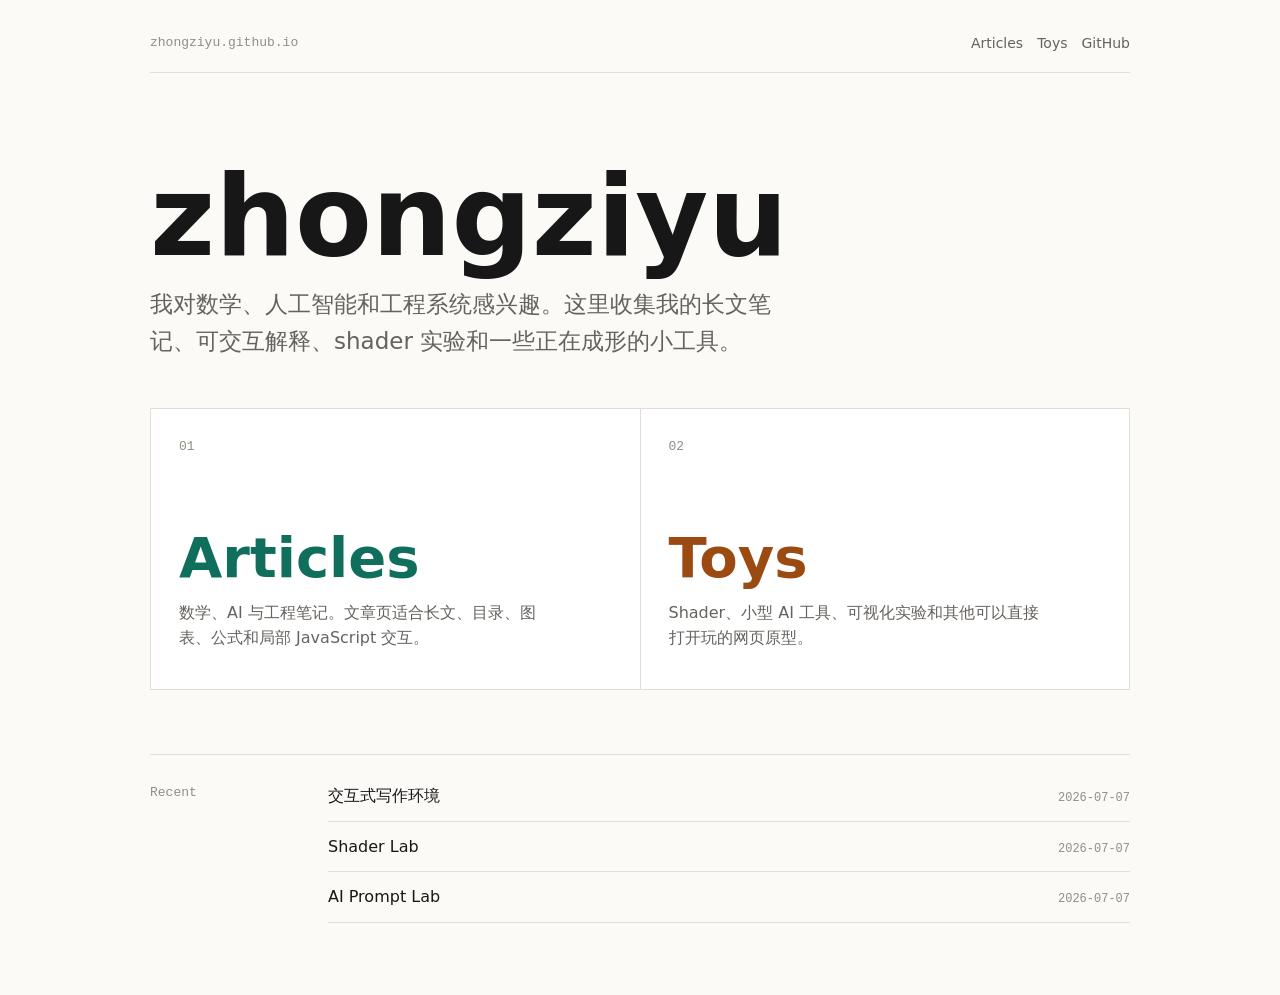
==== index.html @ 88a6d021 "Polish homepage copy" ====
<!DOCTYPE html>
<html lang="zh-CN">
<head>
  <meta charset="UTF-8">
  <meta name="viewport" content="width=device-width, initial-scale=1.0">
  <meta name="description" content="zhongziyu 的个人网站：数学、AI、工程笔记，以及一些可交互的小实验。">
  <title>zhongziyu · Articles and Toys</title>
  <link rel="stylesheet" href="styles.css">
</head>
<body>
  <main class="home-shell">
    <header class="home-header">
      <p class="mono">zhongziyu.github.io</p>
      <nav aria-label="主导航">
        <a href="articles/">Articles</a>
        <a href="toys/">Toys</a>
        <a href="https://github.com/zhongziyu">GitHub</a>
      </nav>
    </header>

    <section class="intro" aria-labelledby="page-title">
      <h1 id="page-title">zhongziyu</h1>
      <p>
        我对数学、人工智能和工程系统感兴趣。这里收集我的长文笔记、可交互解释、shader 实验和一些正在成形的小工具。
      </p>
    </section>

    <section class="entry-grid" aria-label="站点入口">
      <a class="entry article-entry" href="articles/">
        <span class="entry-kicker">01</span>
        <strong>Articles</strong>
        <span>数学、AI 与工程笔记。文章页适合长文、目录、图表、公式和局部 JavaScript 交互。</span>
      </a>

      <a class="entry toy-entry" href="toys/">
        <span class="entry-kicker">02</span>
        <strong>Toys</strong>
        <span>Shader、小型 AI 工具、可视化实验和其他可以直接打开玩的网页原型。</span>
      </a>
    </section>

    <section class="updates" aria-labelledby="updates-title">
      <h2 id="updates-title">Recent</h2>
      <ol>
        <li>
          <a href="articles/workspace-style-demo/">交互式写作环境</a>
          <time datetime="2026-07-07">2026-07-07</time>
        </li>
        <li>
          <a href="toys/shader-playground/">Shader Lab</a>
          <time datetime="2026-07-07">2026-07-07</time>
        </li>
        <li>
          <a href="toys/ai-playground/">AI Prompt Lab</a>
          <time datetime="2026-07-07">2026-07-07</time>
        </li>
      </ol>
    </section>
  </main>
</body>
</html>
---- styles.css ----
:root {
  color-scheme: light;
  --bg: #fbfaf7;
  --ink: #171717;
  --muted: #66625d;
  --faint: #928d85;
  --line: #e2ded6;
  --panel: #ffffff;
  --accent: #245dff;
  --accent-soft: #edf2ff;
  --article: #0f6f5c;
  --toy: #9b4a12;
  --mono: "SFMono-Regular", Consolas, "Liberation Mono", Menlo, monospace;
  --sans: Inter, ui-sans-serif, system-ui, -apple-system, BlinkMacSystemFont, "Segoe UI", sans-serif;
}

* {
  box-sizing: border-box;
}

html {
  scroll-behavior: smooth;
}

body {
  min-width: 320px;
  margin: 0;
  color: var(--ink);
  background: var(--bg);
  font-family: var(--sans);
  line-height: 1.6;
}

a {
  color: inherit;
}

.home-shell {
  width: min(980px, calc(100% - 40px));
  min-height: 100vh;
  margin: 0 auto;
  padding: 32px 0 72px;
}

.home-header {
  display: flex;
  align-items: center;
  justify-content: space-between;
  gap: 24px;
  border-bottom: 1px solid var(--line);
  padding-bottom: 18px;
}

.mono {
  margin: 0;
  color: var(--faint);
  font-family: var(--mono);
  font-size: 13px;
}

nav {
  display: flex;
  flex-wrap: wrap;
  justify-content: flex-end;
  gap: 14px;
  color: var(--muted);
  font-size: 14px;
}

nav a {
  text-decoration: none;
}

nav a:hover {
  color: var(--accent);
}

.intro {
  max-width: 760px;
  padding: 92px 0 48px;
}

.intro h1 {
  margin: 0 0 18px;
  font-size: clamp(48px, 10vw, 112px);
  line-height: 0.92;
  letter-spacing: 0;
}

.intro p {
  max-width: 660px;
  margin: 0;
  color: var(--muted);
  font-size: clamp(18px, 2.6vw, 23px);
}

.entry-grid {
  display: grid;
  grid-template-columns: repeat(2, minmax(0, 1fr));
  gap: 1px;
  border: 1px solid var(--line);
  background: var(--line);
}

.entry {
  display: grid;
  align-content: start;
  min-height: 280px;
  background: var(--panel);
  padding: 28px;
  text-decoration: none;
}

.entry:hover {
  background: #f7f9ff;
}

.entry-kicker {
  margin-bottom: 72px;
  color: var(--faint);
  font-family: var(--mono);
  font-size: 13px;
}

.entry strong {
  margin-bottom: 14px;
  font-size: clamp(34px, 5vw, 56px);
  line-height: 1;
}

.entry span:last-child {
  max-width: 380px;
  color: var(--muted);
}

.article-entry strong {
  color: var(--article);
}

.toy-entry strong {
  color: var(--toy);
}

.updates {
  display: grid;
  grid-template-columns: 150px minmax(0, 1fr);
  gap: 28px;
  border-top: 1px solid var(--line);
  margin-top: 64px;
  padding-top: 28px;
}

.updates h2 {
  margin: 0;
  color: var(--faint);
  font-family: var(--mono);
  font-size: 13px;
  font-weight: 500;
}

.updates ol {
  display: grid;
  gap: 12px;
  margin: 0;
  padding: 0;
  list-style: none;
}

.updates li {
  display: flex;
  align-items: baseline;
  justify-content: space-between;
  gap: 18px;
  border-bottom: 1px solid var(--line);
  padding-bottom: 12px;
}

.updates a {
  color: var(--ink);
  text-decoration: none;
}

.updates a:hover {
  color: var(--accent);
}

.updates time {
  flex: 0 0 auto;
  color: var(--faint);
  font-family: var(--mono);
  font-size: 12px;
}

@media (max-width: 720px) {
  .home-shell {
    width: min(100% - 28px, 980px);
    padding-top: 22px;
  }

  .home-header {
    align-items: flex-start;
    flex-direction: column;
    gap: 12px;
  }

  nav {
    justify-content: flex-start;
  }

  .intro {
    padding: 64px 0 36px;
  }

  .entry-grid,
  .updates {
    grid-template-columns: 1fr;
  }

  .entry {
    min-height: 230px;
    padding: 22px;
  }

  .entry-kicker {
    margin-bottom: 48px;
  }

  .updates li {
    align-items: flex-start;
    flex-direction: column;
    gap: 4px;
  }
}
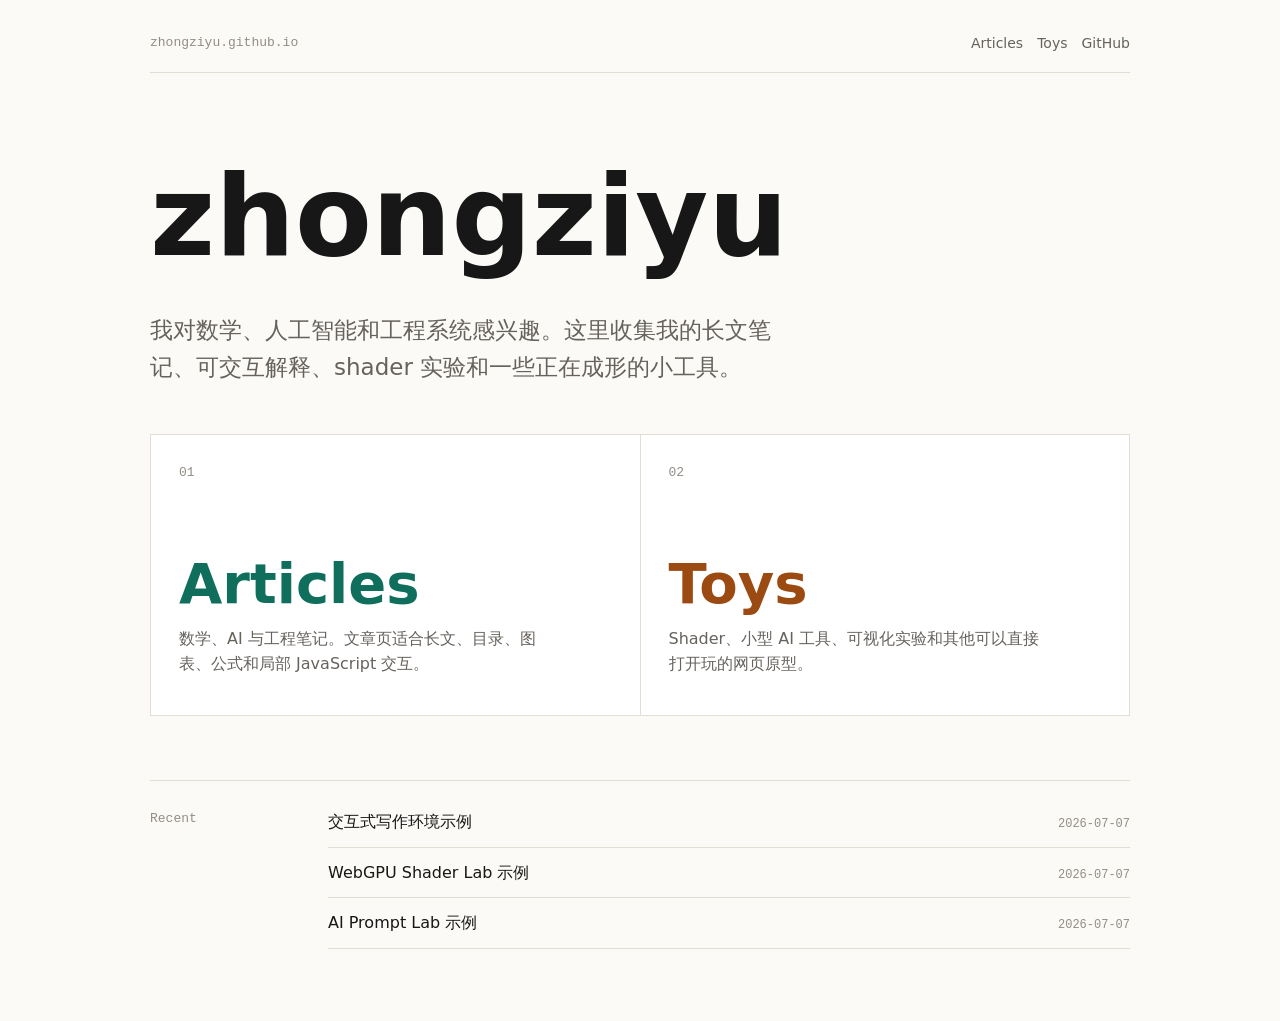
==== commit acb38e9c: "Convert shader example to WebGPU" ====
--- a/index.html
+++ b/index.html
@@ -27,15 +27,61 @@
 
     <section class="entry-grid" aria-label="站点入口">
       <a class="entry article-entry" href="articles/">
+        <span class="mosaic" aria-hidden="true">
+          <i style="--i: 0; --r: 19; --tone: var(--tile-light)"></i>
+          <i style="--i: 1; --r: 18; --tone: var(--tile-mid)"></i>
+          <i style="--i: 2; --r: 17; --tone: var(--tile-light)"></i>
+          <i style="--i: 3; --r: 16; --tone: var(--tile-dark)"></i>
+          <i style="--i: 4; --r: 15; --tone: var(--tile-mid)"></i>
+          <i style="--i: 5; --r: 14; --tone: var(--tile-mid)"></i>
+          <i style="--i: 6; --r: 13; --tone: var(--tile-light)"></i>
+          <i style="--i: 7; --r: 12; --tone: var(--tile-dark)"></i>
+          <i style="--i: 8; --r: 11; --tone: var(--tile-mid)"></i>
+          <i style="--i: 9; --r: 10; --tone: var(--tile-light)"></i>
+          <i style="--i: 10; --r: 9; --tone: var(--tile-dark)"></i>
+          <i style="--i: 11; --r: 8; --tone: var(--tile-mid)"></i>
+          <i style="--i: 12; --r: 7; --tone: var(--tile-light)"></i>
+          <i style="--i: 13; --r: 6; --tone: var(--tile-mid)"></i>
+          <i style="--i: 14; --r: 5; --tone: var(--tile-dark)"></i>
+          <i style="--i: 15; --r: 4; --tone: var(--tile-light)"></i>
+          <i style="--i: 16; --r: 3; --tone: var(--tile-dark)"></i>
+          <i style="--i: 17; --r: 2; --tone: var(--tile-mid)"></i>
+          <i style="--i: 18; --r: 1; --tone: var(--tile-light)"></i>
+          <i style="--i: 19; --r: 0; --tone: var(--tile-dark)"></i>
+        </span>
         <span class="entry-kicker">01</span>
         <strong>Articles</strong>
-        <span>数学、AI 与工程笔记。文章页适合长文、目录、图表、公式和局部 JavaScript 交互。</span>
+        <span class="entry-desc">数学、AI 与工程笔记。文章页适合长文、目录、图表、公式和局部 JavaScript 交互。</span>
+        <span class="entry-arrow" aria-hidden="true">→</span>
       </a>
 
       <a class="entry toy-entry" href="toys/">
+        <span class="mosaic" aria-hidden="true">
+          <i style="--i: 0; --r: 19; --tone: var(--tile-mid)"></i>
+          <i style="--i: 1; --r: 18; --tone: var(--tile-light)"></i>
+          <i style="--i: 2; --r: 17; --tone: var(--tile-dark)"></i>
+          <i style="--i: 3; --r: 16; --tone: var(--tile-mid)"></i>
+          <i style="--i: 4; --r: 15; --tone: var(--tile-light)"></i>
+          <i style="--i: 5; --r: 14; --tone: var(--tile-dark)"></i>
+          <i style="--i: 6; --r: 13; --tone: var(--tile-mid)"></i>
+          <i style="--i: 7; --r: 12; --tone: var(--tile-light)"></i>
+          <i style="--i: 8; --r: 11; --tone: var(--tile-mid)"></i>
+          <i style="--i: 9; --r: 10; --tone: var(--tile-dark)"></i>
+          <i style="--i: 10; --r: 9; --tone: var(--tile-light)"></i>
+          <i style="--i: 11; --r: 8; --tone: var(--tile-dark)"></i>
+          <i style="--i: 12; --r: 7; --tone: var(--tile-mid)"></i>
+          <i style="--i: 13; --r: 6; --tone: var(--tile-light)"></i>
+          <i style="--i: 14; --r: 5; --tone: var(--tile-dark)"></i>
+          <i style="--i: 15; --r: 4; --tone: var(--tile-mid)"></i>
+          <i style="--i: 16; --r: 3; --tone: var(--tile-light)"></i>
+          <i style="--i: 17; --r: 2; --tone: var(--tile-dark)"></i>
+          <i style="--i: 18; --r: 1; --tone: var(--tile-mid)"></i>
+          <i style="--i: 19; --r: 0; --tone: var(--tile-light)"></i>
+        </span>
         <span class="entry-kicker">02</span>
         <strong>Toys</strong>
-        <span>Shader、小型 AI 工具、可视化实验和其他可以直接打开玩的网页原型。</span>
+        <span class="entry-desc">Shader、小型 AI 工具、可视化实验和其他可以直接打开玩的网页原型。</span>
+        <span class="entry-arrow" aria-hidden="true">→</span>
       </a>
     </section>
 
@@ -43,15 +89,15 @@
       <h2 id="updates-title">Recent</h2>
       <ol>
         <li>
-          <a href="articles/workspace-style-demo/">交互式写作环境</a>
+          <a href="articles/workspace-style-demo/">交互式写作环境示例</a>
           <time datetime="2026-07-07">2026-07-07</time>
         </li>
         <li>
-          <a href="toys/shader-playground/">Shader Lab</a>
+          <a href="toys/shader-playground/">WebGPU Shader Lab 示例</a>
           <time datetime="2026-07-07">2026-07-07</time>
         </li>
         <li>
-          <a href="toys/ai-playground/">AI Prompt Lab</a>
+          <a href="toys/ai-playground/">AI Prompt Lab 示例</a>
           <time datetime="2026-07-07">2026-07-07</time>
         </li>
       </ol>
--- a/styles.css
+++ b/styles.css
@@ -81,7 +81,7 @@
 }
 
 .intro h1 {
-  margin: 0 0 18px;
+  margin: 0 0 clamp(28px, 4vw, 44px);
   font-size: clamp(48px, 10vw, 112px);
   line-height: 0.92;
   letter-spacing: 0;
@@ -103,42 +103,148 @@
 }
 
 .entry {
+  position: relative;
   display: grid;
   align-content: start;
   min-height: 280px;
   background: var(--panel);
   padding: 28px;
   text-decoration: none;
-}
-
-.entry:hover {
-  background: #f7f9ff;
+  isolation: isolate;
+  overflow: hidden;
+  transition: color 220ms ease;
+}
+
+.entry::after {
+  content: "";
+  position: absolute;
+  inset: 0;
+  z-index: 2;
+  border: 1px solid color-mix(in srgb, var(--entry-accent) 40%, transparent);
+  opacity: 0;
+  pointer-events: none;
+  transition: opacity 200ms ease;
+}
+
+.entry:hover::after {
+  opacity: 1;
 }
 
 .entry-kicker {
+  position: relative;
+  z-index: 3;
   margin-bottom: 72px;
   color: var(--faint);
   font-family: var(--mono);
   font-size: 13px;
+  transition: color 180ms ease;
 }
 
 .entry strong {
+  position: relative;
+  z-index: 3;
   margin-bottom: 14px;
   font-size: clamp(34px, 5vw, 56px);
   line-height: 1;
-}
-
-.entry span:last-child {
+  transition: color 180ms ease;
+}
+
+.entry-desc {
+  position: relative;
+  z-index: 3;
   max-width: 380px;
   color: var(--muted);
+  transition: color 180ms ease;
 }
 
 .article-entry strong {
   color: var(--article);
 }
 
+.article-entry {
+  --entry-accent: var(--article);
+  --entry-ink: #f2fff9;
+  --tile-light: #bfe7db;
+  --tile-mid: #48a58c;
+  --tile-dark: var(--article);
+}
+
 .toy-entry strong {
   color: var(--toy);
+}
+
+.toy-entry {
+  --entry-accent: var(--toy);
+  --entry-ink: #fff7ed;
+  --tile-light: #f1cfaa;
+  --tile-mid: #d17a2f;
+  --tile-dark: var(--toy);
+}
+
+.mosaic {
+  position: absolute;
+  inset: 0;
+  z-index: 1;
+  display: grid;
+  grid-template-columns: repeat(5, 1fr);
+  grid-template-rows: repeat(4, 1fr);
+  pointer-events: none;
+}
+
+.mosaic i {
+  display: block;
+  background-color: var(--tone);
+  opacity: 0;
+  transition:
+    opacity 150ms ease,
+    background-color 420ms ease;
+  transition-delay: calc(var(--r) * 18ms);
+}
+
+.entry:hover .mosaic i,
+.entry:focus-visible .mosaic i {
+  background-color: var(--tile-dark);
+  opacity: 1;
+  transition-delay: calc(var(--i) * 18ms);
+}
+
+.entry:hover .entry-kicker,
+.entry:hover .entry-desc,
+.entry:focus-visible .entry-kicker,
+.entry:focus-visible .entry-desc {
+  color: color-mix(in srgb, var(--entry-ink) 78%, transparent);
+}
+
+.entry:hover strong,
+.entry:focus-visible strong {
+  color: var(--entry-ink);
+}
+
+.entry-arrow {
+  position: absolute;
+  right: 24px;
+  bottom: 22px;
+  z-index: 3;
+  display: grid;
+  place-items: center;
+  width: 36px;
+  height: 36px;
+  border: 1px solid color-mix(in srgb, var(--entry-ink) 45%, transparent);
+  color: var(--entry-ink);
+  font-size: 20px;
+  line-height: 1;
+  opacity: 0;
+  transition: opacity 200ms ease 180ms;
+}
+
+.entry:hover .entry-arrow,
+.entry:focus-visible .entry-arrow {
+  opacity: 1;
+}
+
+.entry:focus-visible {
+  outline: 2px solid var(--entry-accent);
+  outline-offset: 4px;
 }
 
 .updates {
@@ -231,3 +337,12 @@
     gap: 4px;
   }
 }
+
+@media (prefers-reduced-motion: reduce) {
+  .entry,
+  .entry strong,
+  .entry-arrow,
+  .mosaic i {
+    transition: none;
+  }
+}
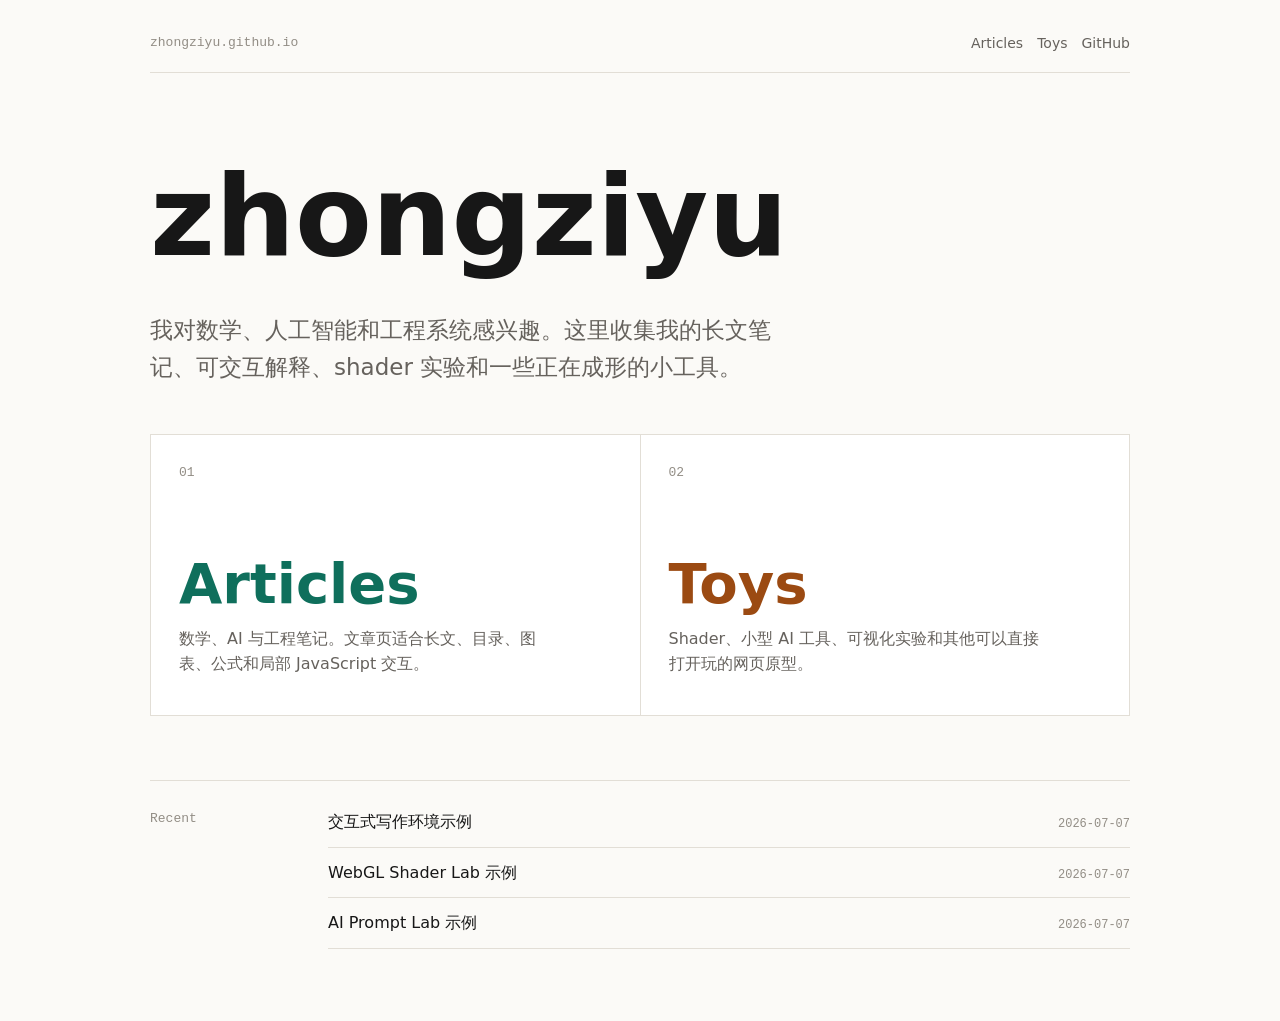
==== commit c69d3cbd: "Revert shader example to WebGL" ====
--- a/index.html
+++ b/index.html
@@ -93,7 +93,7 @@
           <time datetime="2026-07-07">2026-07-07</time>
         </li>
         <li>
-          <a href="toys/shader-playground/">WebGPU Shader Lab 示例</a>
+          <a href="toys/shader-playground/">WebGL Shader Lab 示例</a>
           <time datetime="2026-07-07">2026-07-07</time>
         </li>
         <li>
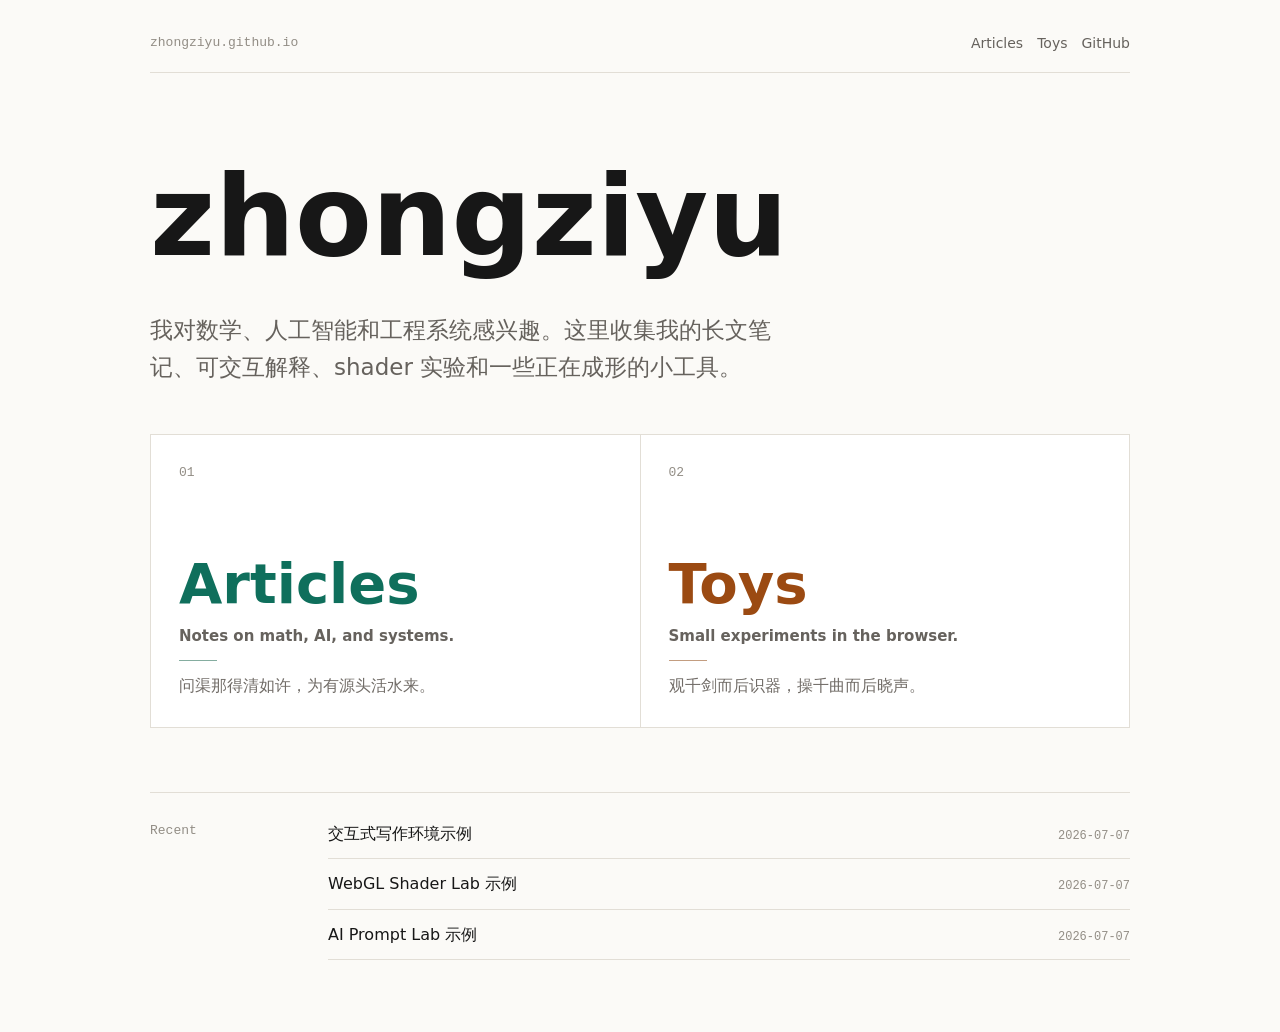
==== commit 7a77a287: "Polish home entry copy layout" ====
--- a/index.html
+++ b/index.html
@@ -51,7 +51,10 @@
         </span>
         <span class="entry-kicker">01</span>
         <strong>Articles</strong>
-        <span class="entry-desc">数学、AI 与工程笔记。文章页适合长文、目录、图表、公式和局部 JavaScript 交互。</span>
+        <span class="entry-copy">
+          <span class="entry-subtitle">Notes on math, AI, and systems.</span>
+          <span class="entry-quote">问渠那得清如许，为有源头活水来。</span>
+        </span>
         <span class="entry-arrow" aria-hidden="true">→</span>
       </a>
 
@@ -80,7 +83,10 @@
         </span>
         <span class="entry-kicker">02</span>
         <strong>Toys</strong>
-        <span class="entry-desc">Shader、小型 AI 工具、可视化实验和其他可以直接打开玩的网页原型。</span>
+        <span class="entry-copy">
+          <span class="entry-subtitle">Small experiments in the browser.</span>
+          <span class="entry-quote">观千剑而后识器，操千曲而后晓声。</span>
+        </span>
         <span class="entry-arrow" aria-hidden="true">→</span>
       </a>
     </section>
--- a/styles.css
+++ b/styles.css
@@ -149,12 +149,40 @@
   transition: color 180ms ease;
 }
 
-.entry-desc {
+.entry-copy {
   position: relative;
   z-index: 3;
-  max-width: 380px;
+  display: grid;
+  gap: 14px;
+  max-width: 390px;
+  transition: color 180ms ease;
+}
+
+.entry-subtitle {
   color: var(--muted);
-  transition: color 180ms ease;
+  font-size: 15px;
+  font-weight: 650;
+  line-height: 1.35;
+  letter-spacing: 0;
+  transition: color 180ms ease;
+}
+
+.entry-quote {
+  display: grid;
+  gap: 12px;
+  color: color-mix(in srgb, var(--muted) 76%, var(--faint));
+  font-family: var(--serif, Georgia, "Times New Roman", serif);
+  font-size: 16px;
+  line-height: 1.6;
+  transition: color 180ms ease;
+}
+
+.entry-quote::before {
+  content: "";
+  width: 38px;
+  height: 1px;
+  background: color-mix(in srgb, var(--entry-accent) 44%, var(--line));
+  transition: background 180ms ease;
 }
 
 .article-entry strong {
@@ -209,10 +237,17 @@
 }
 
 .entry:hover .entry-kicker,
-.entry:hover .entry-desc,
+.entry:hover .entry-subtitle,
+.entry:hover .entry-quote,
 .entry:focus-visible .entry-kicker,
-.entry:focus-visible .entry-desc {
+.entry:focus-visible .entry-subtitle,
+.entry:focus-visible .entry-quote {
   color: color-mix(in srgb, var(--entry-ink) 78%, transparent);
+}
+
+.entry:hover .entry-quote::before,
+.entry:focus-visible .entry-quote::before {
+  background: color-mix(in srgb, var(--entry-ink) 62%, transparent);
 }
 
 .entry:hover strong,
@@ -323,7 +358,7 @@
   }
 
   .entry {
-    min-height: 230px;
+    min-height: 270px;
     padding: 22px;
   }
 
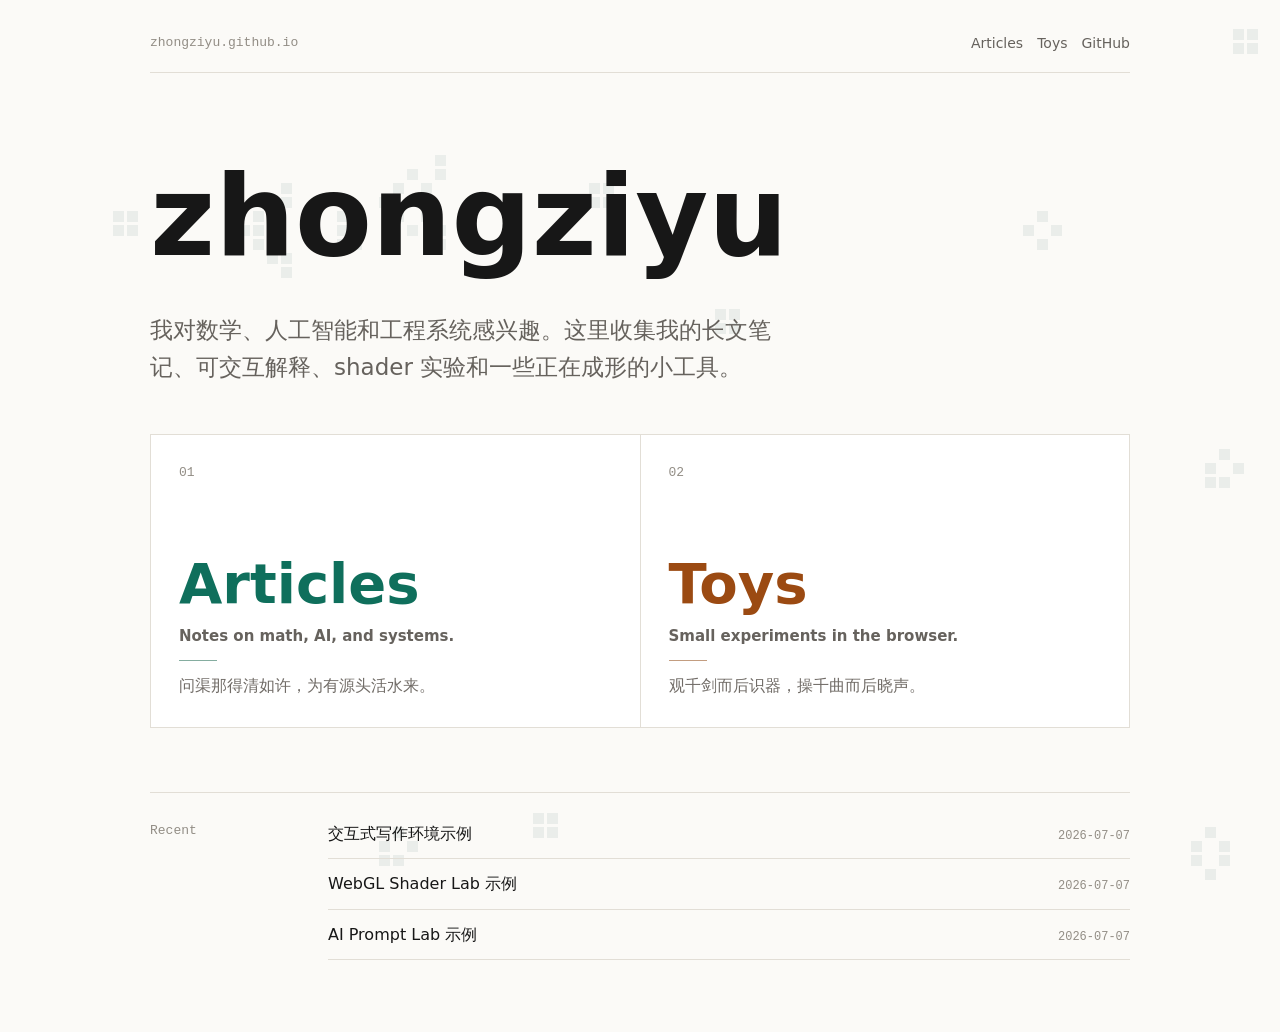
==== commit 80e781ff: "Add Game of Life home background" ====
--- a/index.html
+++ b/index.html
@@ -8,6 +8,7 @@
   <link rel="stylesheet" href="styles.css">
 </head>
 <body>
+  <canvas class="life-bg" aria-hidden="true"></canvas>
   <main class="home-shell">
     <header class="home-header">
       <p class="mono">zhongziyu.github.io</p>
@@ -109,5 +110,6 @@
       </ol>
     </section>
   </main>
+  <script src="home-life.js"></script>
 </body>
 </html>
--- a/styles.css
+++ b/styles.css
@@ -31,11 +31,22 @@
   line-height: 1.6;
 }
 
+.life-bg {
+  position: fixed;
+  inset: 0;
+  z-index: 0;
+  width: 100%;
+  height: 100%;
+  pointer-events: none;
+}
+
 a {
   color: inherit;
 }
 
 .home-shell {
+  position: relative;
+  z-index: 1;
   width: min(980px, calc(100% - 40px));
   min-height: 100vh;
   margin: 0 auto;
@@ -380,4 +391,8 @@
   .mosaic i {
     transition: none;
   }
-}
+
+  .life-bg {
+    opacity: 0.45;
+  }
+}
